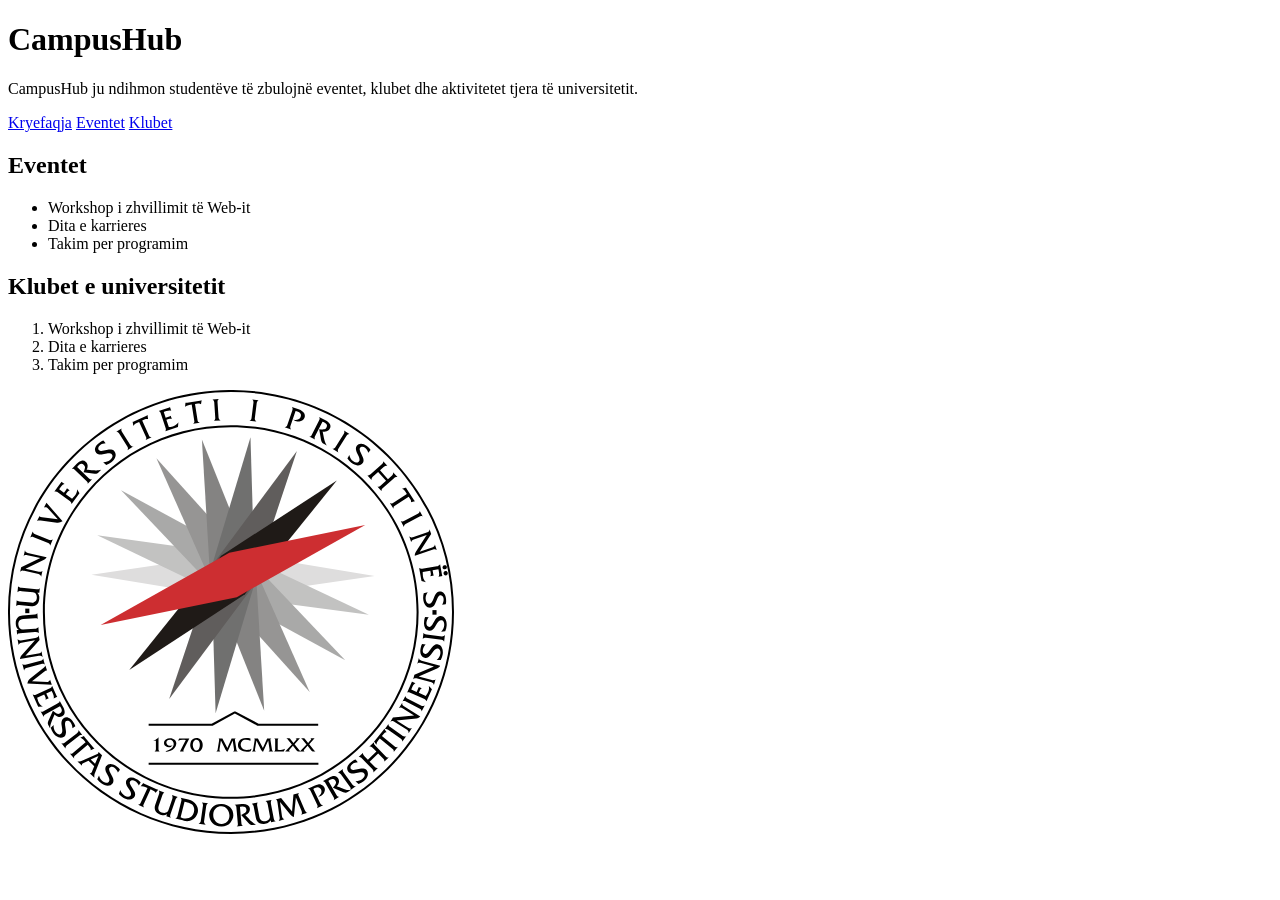
==== index.html @ a36bbdfc "Struktura fillestare html" ====
<!DOCTYPE html>
<html lang="sq">

<head>
    <meta charset="UTF-8">
    <meta name="viewport" content="width=device-width, initial-scale=1.0">
    <title>CampusHub</title>
</head>

<body>
    <header>
        <h1>CampusHub</h1>
        <p>CampusHub ju ndihmon studentëve të zbulojnë eventet, klubet dhe aktivitetet tjera të universitetit.</p>

        <nav>
            <a href="index.html">Kryefaqja</a>
            <a href="https://fiek.uni-pr.edu/">Eventet</a>
            <a href="klubet.html">Klubet</a>
        </nav>
    </header>

    <main>
        <section>
            <h2>Eventet</h2>

            <ul>
                <li>Workshop i zhvillimit të Web-it</li>
                <li>Dita e karrieres</li>
                <li>Takim per programim</li>
            </ul>
        </section>

        <section>
            <h2>Klubet e universitetit</h2>
            <ol>
                <li>Workshop i zhvillimit të Web-it</li>
                <li>Dita e karrieres</li>
                <li>Takim per programim</li>
            </ol>

            <img src="images/logo.svg" alt="logo">
        </section>
    </main>

</body>

</html>
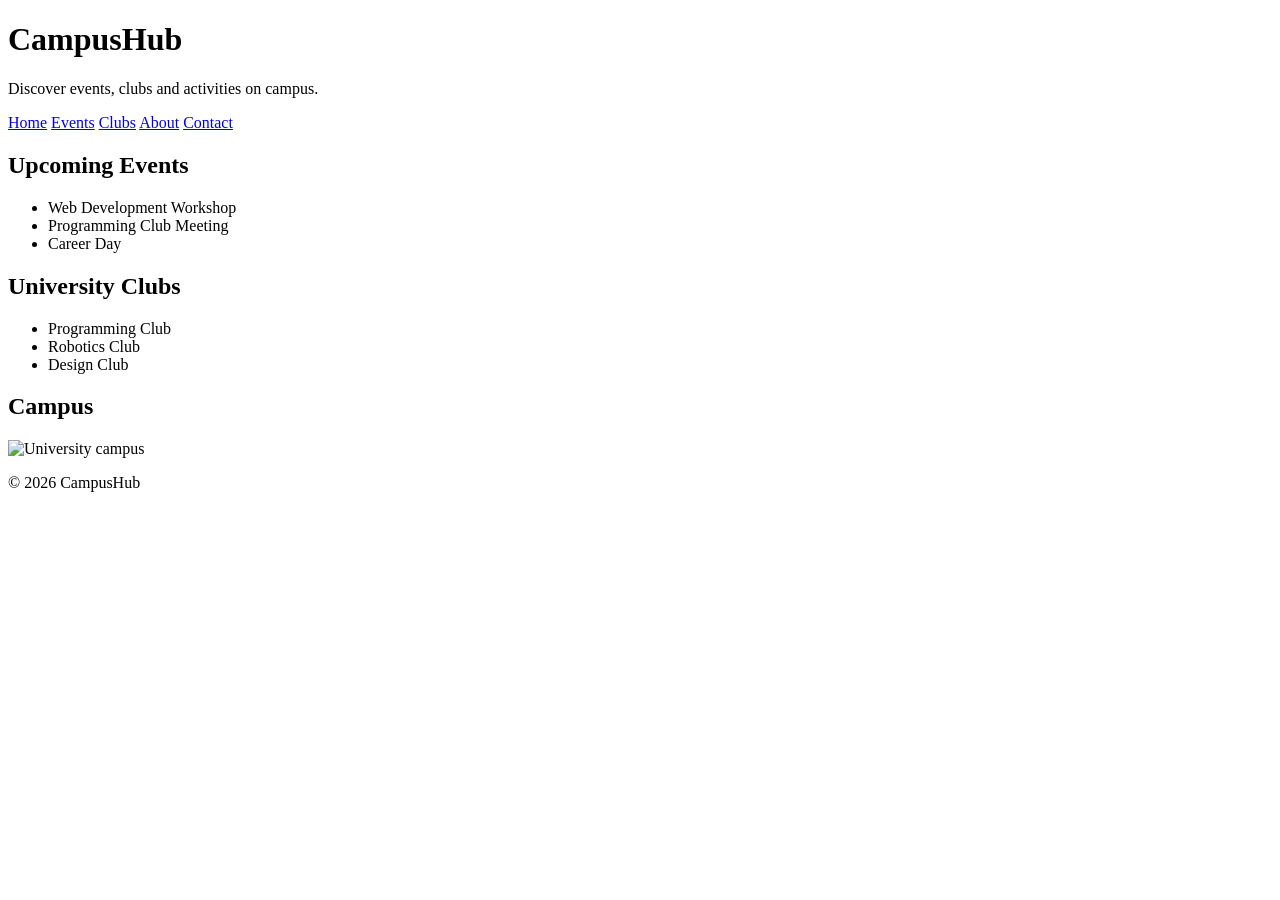
==== commit d76ed2f6: "full structure" ====
--- a/index.html
+++ b/index.html
@@ -4,44 +4,75 @@
 <head>
     <meta charset="UTF-8">
     <meta name="viewport" content="width=device-width, initial-scale=1.0">
+
     <title>CampusHub</title>
 </head>
 
 <body>
+
     <header>
+
         <h1>CampusHub</h1>
-        <p>CampusHub ju ndihmon studentëve të zbulojnë eventet, klubet dhe aktivitetet tjera të universitetit.</p>
+
+        <p>
+            Discover events, clubs and activities on campus.
+        </p>
 
         <nav>
-            <a href="index.html">Kryefaqja</a>
-            <a href="https://fiek.uni-pr.edu/">Eventet</a>
-            <a href="klubet.html">Klubet</a>
+            <a href="index.html">Home</a>
+            <a href="events.html">Events</a>
+            <a href="clubs.html">Clubs</a>
+            <a href="about.html">About</a>
+            <a href="contact.html">Contact</a>
         </nav>
+
     </header>
 
     <main>
+
         <section>
-            <h2>Eventet</h2>
+
+            <h2>Upcoming Events</h2>
 
             <ul>
-                <li>Workshop i zhvillimit të Web-it</li>
-                <li>Dita e karrieres</li>
-                <li>Takim per programim</li>
+                <li>Web Development Workshop</li>
+                <li>Programming Club Meeting</li>
+                <li>Career Day</li>
             </ul>
+
         </section>
 
         <section>
-            <h2>Klubet e universitetit</h2>
-            <ol>
-                <li>Workshop i zhvillimit të Web-it</li>
-                <li>Dita e karrieres</li>
-                <li>Takim per programim</li>
-            </ol>
 
-            <img src="images/logo.svg" alt="logo">
+            <h2>University Clubs</h2>
+
+            <ul>
+                <li>Programming Club</li>
+                <li>Robotics Club</li>
+                <li>Design Club</li>
+            </ul>
+
         </section>
+
+        <section>
+
+            <h2>Campus</h2>
+
+            <img
+                src="images/campus.jpg"
+                alt="University campus"
+            >
+
+        </section>
+
     </main>
+
+    <footer>
+
+        <p>&copy; 2026 CampusHub</p>
+
+    </footer>
 
 </body>
 
-</html>+</html>
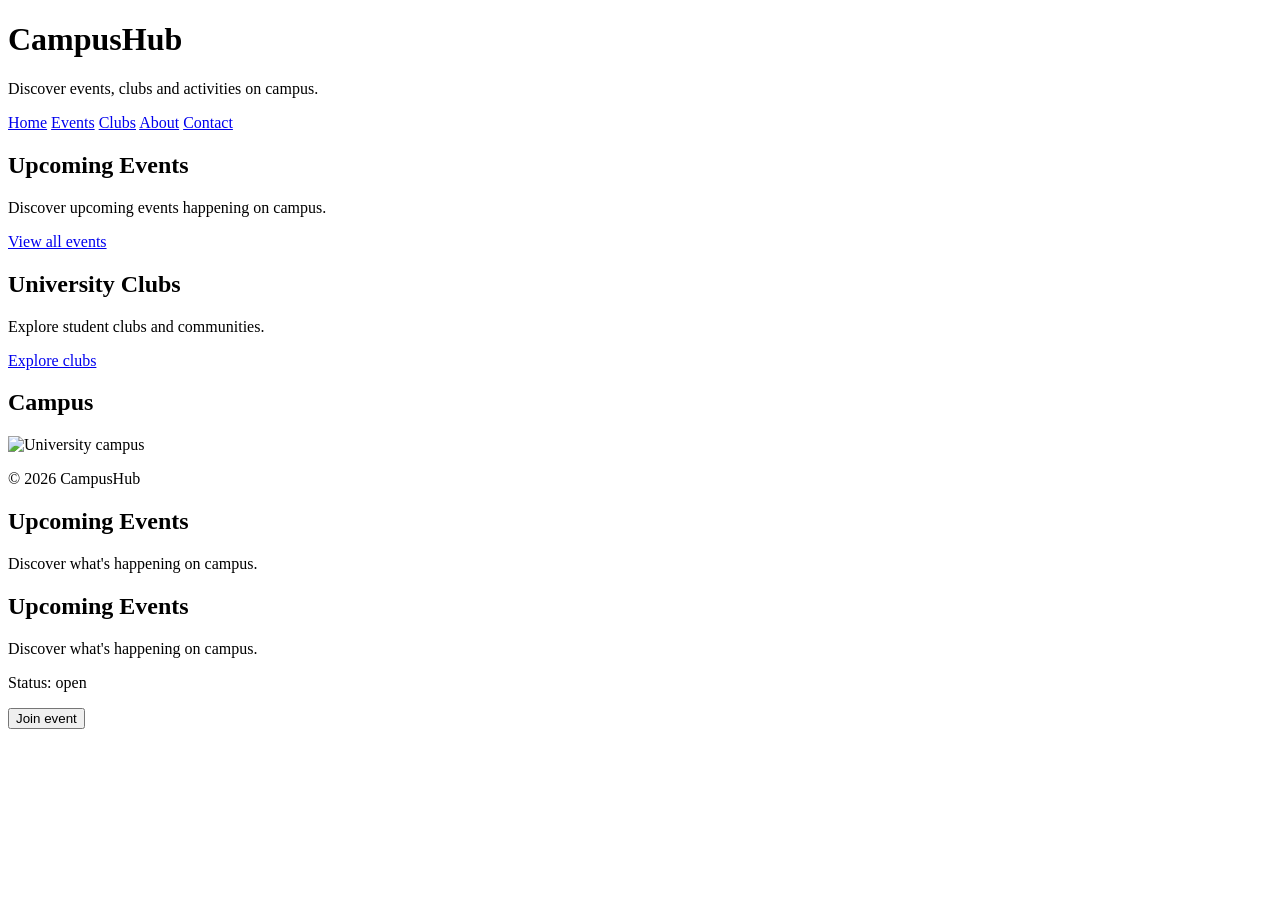
==== commit 3b0f60b1: "java 3- clubs & events pages" ====
--- a/index.html
+++ b/index.html
@@ -22,8 +22,8 @@
             <a href="index.html">Home</a>
             <a href="events.html">Events</a>
             <a href="clubs.html">Clubs</a>
-            <a href="about.html">About</a>
-            <a href="contact.html">Contact</a>
+            <a href="#">About</a>
+            <a href="#">Contact</a>
         </nav>
 
     </header>
@@ -34,11 +34,11 @@
 
             <h2>Upcoming Events</h2>
 
-            <ul>
-                <li>Web Development Workshop</li>
-                <li>Programming Club Meeting</li>
-                <li>Career Day</li>
-            </ul>
+            <p>
+                Discover upcoming events happening on campus.
+            </p>
+
+            <a href="events.html">View all events</a>
 
         </section>
 
@@ -46,11 +46,11 @@
 
             <h2>University Clubs</h2>
 
-            <ul>
-                <li>Programming Club</li>
-                <li>Robotics Club</li>
-                <li>Design Club</li>
-            </ul>
+            <p>
+                Explore student clubs and communities.
+            </p>
+
+            <a href="clubs.html">Explore clubs</a>
 
         </section>
 
@@ -73,6 +73,17 @@
 
     </footer>
 
+    <div>
+        <h2>Upcoming Events</h2>
+        <p>Discover what's happening on campus.</p>
+         <div>
+        <h2>Upcoming Events</h2>
+        <p>Discover what's happening on campus.</p>
+    </div>
+    </div>
+    <p>Status: <span>open</span></p>
+    <button>Join event</button>
+
 </body>
 
-</html>
+</html>
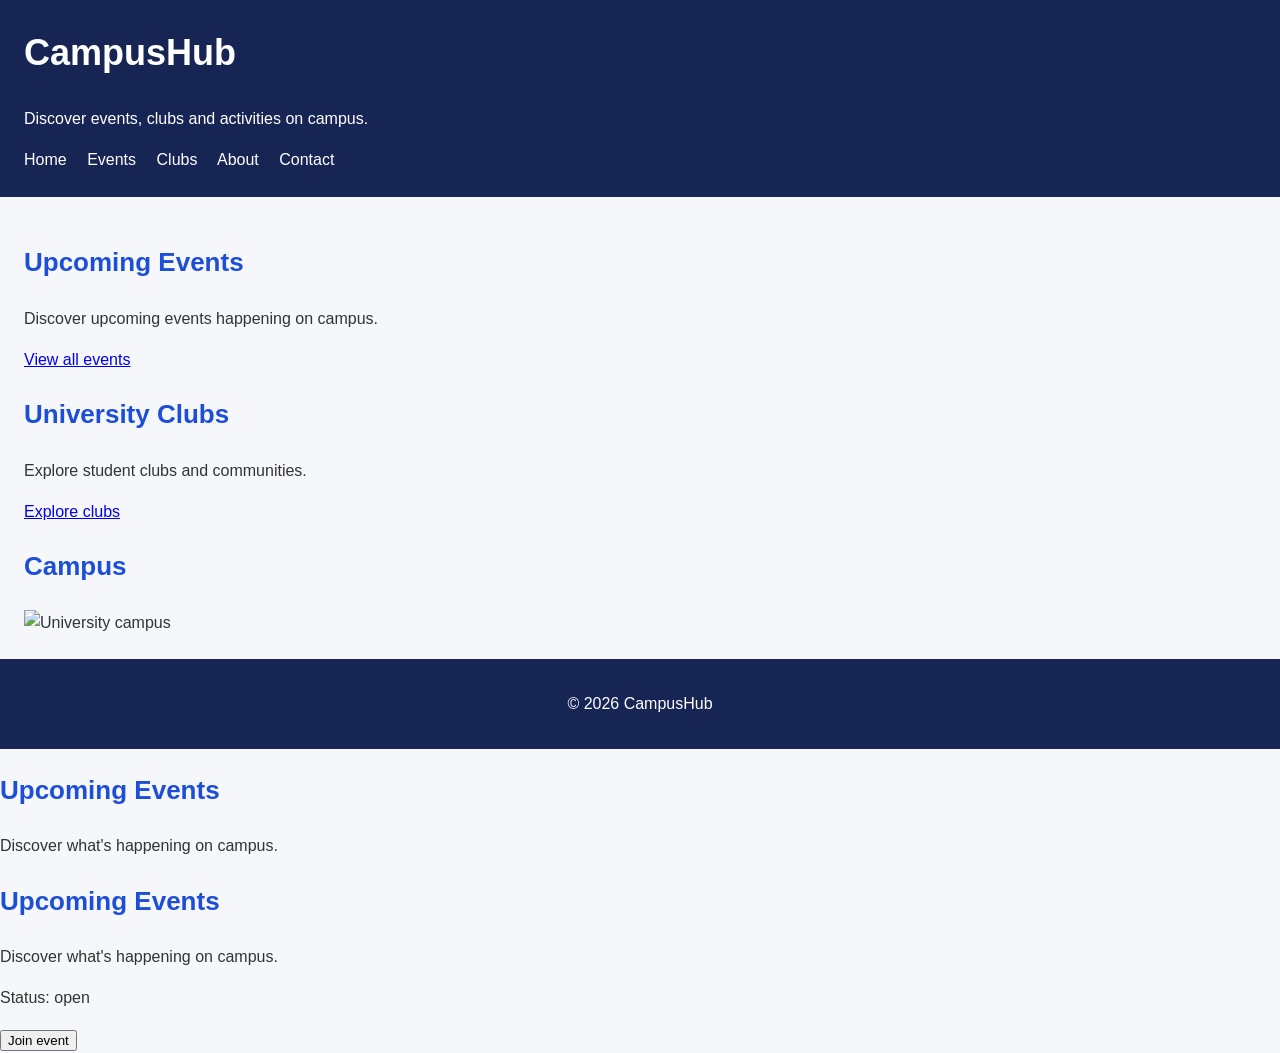
==== commit 2057cf45: "intro to css" ====
--- a/index.html
+++ b/index.html
@@ -6,6 +6,8 @@
     <meta name="viewport" content="width=device-width, initial-scale=1.0">
 
     <title>CampusHub</title>
+    <link rel="stylesheet" href="styles/styles.css">
+
 </head>
 
 <body>
@@ -23,7 +25,7 @@
             <a href="events.html">Events</a>
             <a href="clubs.html">Clubs</a>
             <a href="#">About</a>
-            <a href="#">Contact</a>
+            <a href="contact.html">Contact</a>
         </nav>
 
     </header>
--- a/styles/styles.css
+++ b/styles/styles.css
@@ -0,0 +1,63 @@
+/* General page styles */
+* {
+    box-sizing: border-box;
+}
+
+body {
+    font-family: Arial, sans-serif;
+    background-color: #f5f7fa;
+    color: #333333;
+    line-height: 1.6;
+    margin: 0;
+}
+
+/* Header */
+header {
+    background-color: #172554;
+    color: white;
+    padding: 24px;
+}
+
+header h1 {
+    font-size: 36px;
+    margin-top: 0;
+}
+
+/* Navigation */
+nav a {
+    color: white;
+    text-decoration: none;
+    margin-right: 16px;
+}
+
+/* Main content */
+main {
+    padding: 24px;
+}
+
+h2 {
+    color: #1d4ed8;
+    font-size: 26px;
+}
+
+/* Event and club cards */
+.event-card,
+.club-card {
+    background-color: white;
+    padding: 20px;
+    margin-bottom: 16px;
+    border: 1px solid #dddddd;
+}
+
+.event-card h3,
+.club-card h3 {
+    color: #172554;
+}
+
+/* Footer */
+footer {
+    background-color: #172554;
+    color: white;
+    padding: 16px;
+    text-align: center;
+}
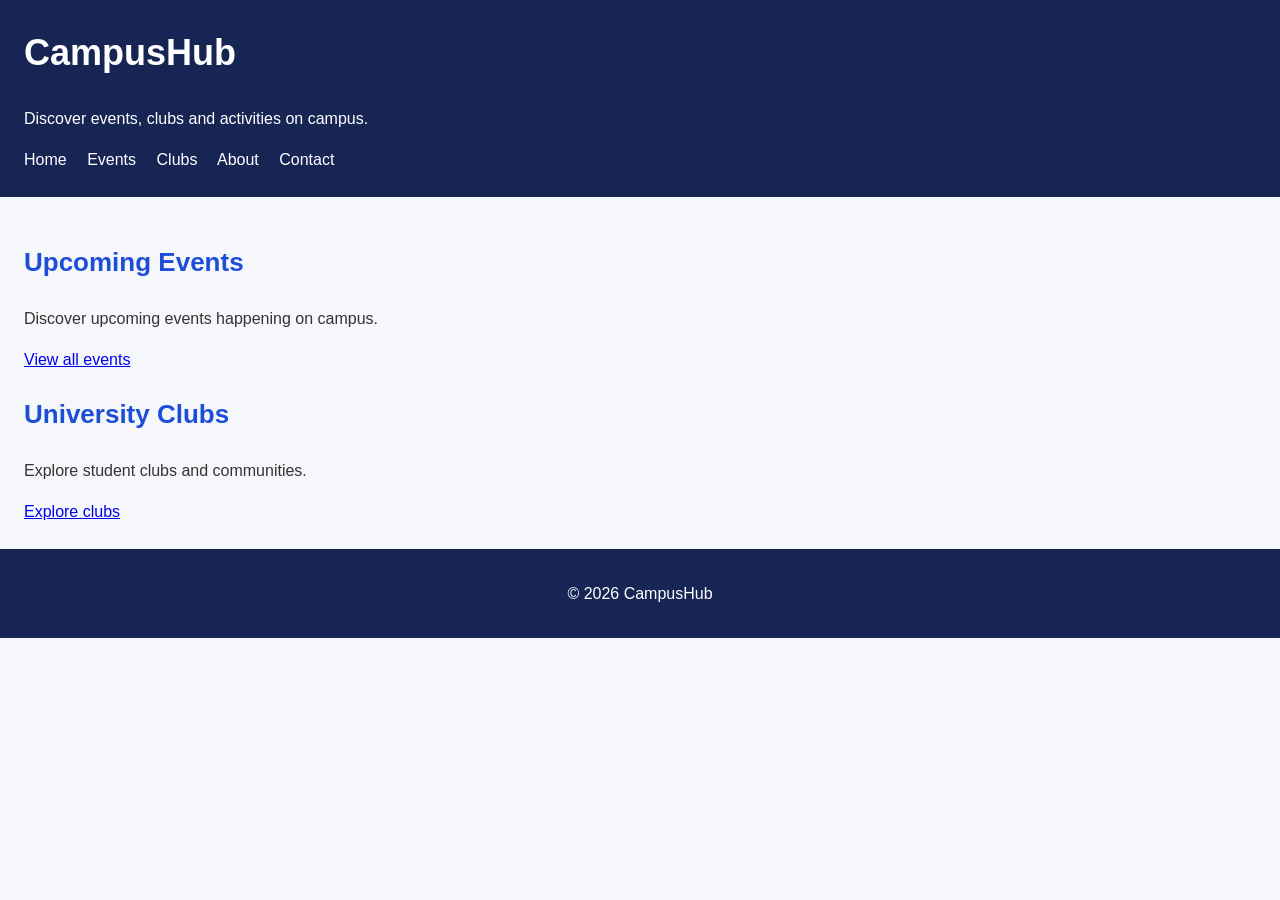
==== commit 1d113754: "html update" ====
--- a/index.html
+++ b/index.html
@@ -56,17 +56,6 @@
 
         </section>
 
-        <section>
-
-            <h2>Campus</h2>
-
-            <img
-                src="images/campus.jpg"
-                alt="University campus"
-            >
-
-        </section>
-
     </main>
 
     <footer>
@@ -75,17 +64,6 @@
 
     </footer>
 
-    <div>
-        <h2>Upcoming Events</h2>
-        <p>Discover what's happening on campus.</p>
-         <div>
-        <h2>Upcoming Events</h2>
-        <p>Discover what's happening on campus.</p>
-    </div>
-    </div>
-    <p>Status: <span>open</span></p>
-    <button>Join event</button>
-
 </body>
 
 </html>
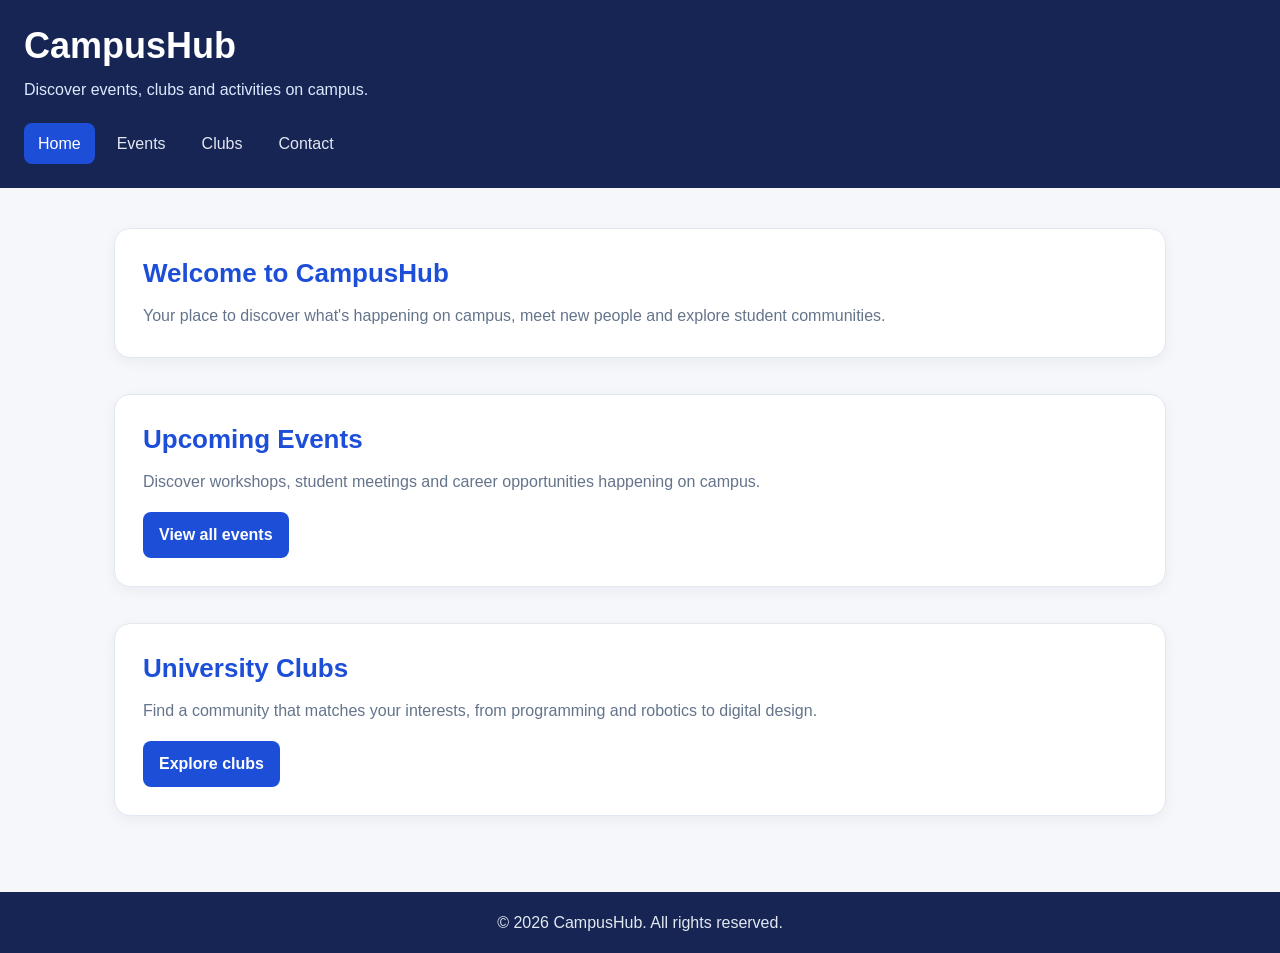
==== commit f9091db9: "java 6 -css II" ====
--- a/index.html
+++ b/index.html
@@ -1,69 +1,59 @@
+
 <!DOCTYPE html>
 <html lang="sq">
 
 <head>
     <meta charset="UTF-8">
     <meta name="viewport" content="width=device-width, initial-scale=1.0">
-
-    <title>CampusHub</title>
+    <meta name="description" content="Discover university events, clubs and activities on CampusHub.">
+    <title>Home - CampusHub</title>
     <link rel="stylesheet" href="styles/styles.css">
-
 </head>
 
 <body>
+    <header>
+        <h1>CampusHub</h1>
+        <p>Discover events, clubs and activities on campus.</p>
 
-    <header>
-
-        <h1>CampusHub</h1>
-
-        <p>
-            Discover events, clubs and activities on campus.
-        </p>
-
-        <nav>
-            <a href="index.html">Home</a>
+        <nav aria-label="Main navigation">
+            <a href="index.html" aria-current="page">Home</a>
             <a href="events.html">Events</a>
             <a href="clubs.html">Clubs</a>
-            <a href="#">About</a>
             <a href="contact.html">Contact</a>
         </nav>
-
     </header>
 
     <main>
-
-        <section>
-
-            <h2>Upcoming Events</h2>
-
+        <section class="page-intro">
+            <h2>Welcome to CampusHub</h2>
             <p>
-                Discover upcoming events happening on campus.
+                Your place to discover what's happening on campus,
+                meet new people and explore student communities.
             </p>
-
-            <a href="events.html">View all events</a>
-
         </section>
 
-        <section>
-
-            <h2>University Clubs</h2>
-
+        <section class="page-intro">
+            <h2>Upcoming Events</h2>
             <p>
-                Explore student clubs and communities.
+                Discover workshops, student meetings and career
+                opportunities happening on campus.
             </p>
-
-            <a href="clubs.html">Explore clubs</a>
-
+            <a class="button-link" href="events.html">View all events</a>
         </section>
 
+        <section class="page-intro">
+            <h2>University Clubs</h2>
+            <p>
+                Find a community that matches your interests,
+                from programming and robotics to digital design.
+            </p>
+            <a class="button-link" href="clubs.html">Explore clubs</a>
+        </section>
     </main>
 
     <footer>
-
-        <p>&copy; 2026 CampusHub</p>
-
+        <p>&copy; 2026 CampusHub. All rights reserved.</p>
     </footer>
-
 </body>
 
-</html>+</html>
--- a/styles/styles.css
+++ b/styles/styles.css
@@ -1,63 +1,487 @@
-/* General page styles */
-* {
+
+*,
+*::before,
+*::after {
     box-sizing: border-box;
 }
 
+html {
+    scroll-behavior: smooth;
+}
+
 body {
+    margin: 0;
+    min-height: 100vh;
+    display: flex;
+    flex-direction: column;
     font-family: Arial, sans-serif;
-    background-color: #f5f7fa;
-    color: #333333;
     line-height: 1.6;
+    color: #334155;
+    background-color: #f5f7fb;
+}
+
+img {
+    display: block;
+    max-width: 100%;
+}
+
+a {
+    color: #1d4ed8;
+}
+
+button,
+input,
+select,
+textarea {
+    font: inherit;
+}
+
+button {
+    cursor: pointer;
+}
+
+header {
+    position: relative;
+    z-index: 10;
+    padding: 24px;
+    color: white;
+    background-color: #172554;
+}
+
+header h1 {
     margin: 0;
-}
-
-/* Header */
-header {
-    background-color: #172554;
+    font-size: 36px;
+    line-height: 1.2;
+}
+
+header > p {
+    margin: 10px 0 20px;
+    color: #dbeafe;
+}
+
+header nav {
+    display: flex;
+    flex-wrap: wrap;
+    align-items: center;
+    gap: 8px;
+}
+
+header nav a {
+    display: inline-block;
+    padding: 8px 14px;
+    color: #e2e8f0;
+    text-decoration: none;
+    border-radius: 8px;
+    transition: background-color 0.2s ease, color 0.2s ease;
+}
+
+header nav a:hover,
+header nav a[aria-current="page"] {
     color: white;
-    padding: 24px;
-}
-
-header h1 {
-    font-size: 36px;
-    margin-top: 0;
-}
-
-/* Navigation */
-nav a {
-    color: white;
-    text-decoration: none;
-    margin-right: 16px;
-}
-
-/* Main content */
+    background-color: #1d4ed8;
+}
+
 main {
-    padding: 24px;
+    width: 100%;
+    max-width: 1100px;
+    margin: 0 auto;
+    padding: 40px 24px;
+    flex: 1;
+}
+
+section {
+    margin-bottom: 36px;
 }
 
 h2 {
+    margin: 0 0 18px;
     color: #1d4ed8;
     font-size: 26px;
-}
-
-/* Event and club cards */
+    line-height: 1.3;
+}
+
+h3 {
+    margin-top: 0;
+    color: #172554;
+    font-size: 20px;
+    line-height: 1.4;
+}
+
+p {
+    margin-top: 0;
+}
+
+section > p:last-child {
+    margin-bottom: 0;
+}
+
+main a {
+    font-weight: 600;
+    text-underline-offset: 4px;
+}
+
+main a:hover {
+    color: #1e40af;
+}
+
+button,
+.button-link {
+    display: inline-block;
+    padding: 10px 16px;
+    color: white;
+    background-color: #1d4ed8;
+    border: 0;
+    border-radius: 8px;
+    font-weight: 600;
+    text-align: center;
+    text-decoration: none;
+    transition: background-color 0.2s ease, transform 0.2s ease;
+}
+
+button:hover,
+.button-link:hover {
+    color: white;
+    background-color: #1e40af;
+    transform: translateY(-1px);
+}
+
+a:focus-visible,
+button:focus-visible,
+input:focus-visible,
+select:focus-visible,
+textarea:focus-visible {
+    outline: 3px solid #f59e0b;
+    outline-offset: 3px;
+}
+
+.page-intro {
+    padding: 28px;
+    background-color: white;
+    border: 1px solid #e2e8f0;
+    border-radius: 16px;
+    box-shadow: 0 4px 14px rgba(15, 23, 42, 0.05);
+    animation: fade-in 0.5s ease-out;
+}
+
+.page-intro h2 {
+    margin-bottom: 12px;
+}
+
+.page-intro p {
+    margin-bottom: 18px;
+    color: #64748b;
+}
+
+.events-list {
+    display: grid;
+    grid-template-columns: repeat(3, minmax(0, 1fr));
+    gap: 24px;
+}
+
 .event-card,
 .club-card {
+    min-width: 0;
+    margin: 0;
+    padding: 22px;
     background-color: white;
-    padding: 20px;
-    margin-bottom: 16px;
-    border: 1px solid #dddddd;
+    border: 1px solid #e2e8f0;
+    border-radius: 14px;
+    box-shadow: 0 4px 14px rgba(15, 23, 42, 0.05);
+    transition: transform 0.2s ease, box-shadow 0.2s ease;
+}
+
+.event-card:hover,
+.club-card:hover {
+    transform: translateY(-4px);
+    box-shadow: 0 10px 24px rgba(15, 23, 42, 0.1);
 }
 
 .event-card h3,
 .club-card h3 {
+    overflow-wrap: anywhere;
+}
+
+.event-card p,
+.club-card p {
+    color: #64748b;
+}
+
+.event-card button,
+.club-card button {
+    margin-top: 4px;
+}
+
+.event-card > p:last-of-type {
+    margin-bottom: 16px;
+}
+
+.event-badge {
+    display: inline-block;
+    margin-bottom: 12px;
+    padding: 5px 10px;
+    color: #1d4ed8;
+    background-color: #dbeafe;
+    border-radius: 999px;
+    font-size: 12px;
+    font-weight: 700;
+}
+
+.event-image {
+    width: 100%;
+    height: 180px;
+    margin-bottom: 18px;
+    object-fit: cover;
+    border-radius: 10px;
+}
+
+.club-card {
+    margin-bottom: 24px;
+}
+
+.club-card img {
+    width: 100%;
+    height: 220px;
+    margin: 12px 0 18px;
+    object-fit: cover;
+    border-radius: 10px;
+}
+
+.table-wrapper {
+    width: 100%;
+    overflow-x: auto;
+    background-color: white;
+    border: 1px solid #e2e8f0;
+    border-radius: 12px;
+}
+
+table {
+    width: 100%;
+    border-collapse: collapse;
+    text-align: left;
+}
+
+th,
+td {
+    padding: 14px 16px;
+    border-bottom: 1px solid #e2e8f0;
+    vertical-align: top;
+    overflow-wrap: anywhere;
+}
+
+th {
     color: #172554;
-}
-
-/* Footer */
+    background-color: #eaf0ff;
+    font-size: 14px;
+}
+
+tbody tr:last-child td {
+    border-bottom: none;
+}
+
+tbody tr:hover {
+    background-color: #f8fafc;
+}
+
+aside {
+    margin-top: 28px;
+    padding: 22px 24px;
+    background-color: #eaf0ff;
+    border-left: 4px solid #2563eb;
+    border-radius: 8px;
+}
+
+aside h2 {
+    margin-bottom: 10px;
+    font-size: 22px;
+}
+
+aside p {
+    margin-bottom: 0;
+}
+
+form {
+    display: grid;
+    gap: 20px;
+    width: 100%;
+    max-width: 650px;
+    margin-top: 24px;
+    padding: 28px;
+    background-color: white;
+    border: 1px solid #e2e8f0;
+    border-radius: 14px;
+    box-shadow: 0 4px 14px rgba(15, 23, 42, 0.05);
+}
+
+form > div {
+    display: flex;
+    flex-direction: column;
+    gap: 7px;
+    min-width: 0;
+}
+
+label {
+    color: #172554;
+    font-weight: 600;
+}
+
+input,
+select,
+textarea {
+    width: 100%;
+    min-width: 0;
+    padding: 11px 12px;
+    color: #334155;
+    background-color: white;
+    border: 1px solid #cbd5e1;
+    border-radius: 8px;
+}
+
+input::placeholder,
+textarea::placeholder {
+    color: #94a3b8;
+}
+
+input:focus,
+select:focus,
+textarea:focus {
+    border-color: #2563eb;
+}
+
+textarea {
+    resize: vertical;
+}
+
+form button {
+    justify-self: start;
+    min-width: 120px;
+}
+
 footer {
+    margin-top: auto;
+    padding: 18px 24px;
+    color: #e2e8f0;
     background-color: #172554;
-    color: white;
-    padding: 16px;
     text-align: center;
 }
+
+footer p {
+    margin: 0;
+}
+
+@keyframes fade-in {
+    from {
+        opacity: 0;
+        transform: translateY(8px);
+    }
+
+    to {
+        opacity: 1;
+        transform: translateY(0);
+    }
+}
+
+@media (prefers-reduced-motion: reduce) {
+    *,
+    *::before,
+    *::after {
+        scroll-behavior: auto;
+        animation: none;
+        transition: none;
+    }
+}
+
+@media (max-width: 800px) {
+    header {
+        padding: 22px 24px;
+    }
+
+    header h1 {
+        font-size: 32px;
+    }
+
+    main {
+        padding: 32px 24px;
+    }
+
+    h2 {
+        font-size: 24px;
+    }
+
+    .events-list {
+        grid-template-columns: repeat(2, minmax(0, 1fr));
+        gap: 18px;
+    }
+
+    .event-card,
+    .club-card {
+        padding: 18px;
+    }
+
+    th,
+    td {
+        padding: 12px;
+    }
+}
+
+@media (max-width: 520px) {
+    header {
+        padding: 20px 16px;
+    }
+
+    header h1 {
+        font-size: 28px;
+    }
+
+    header nav {
+        gap: 4px;
+    }
+
+    header nav a {
+        padding: 8px 10px;
+        font-size: 14px;
+    }
+
+    main {
+        padding: 24px 16px;
+    }
+
+    section {
+        margin-bottom: 28px;
+    }
+
+    h2 {
+        font-size: 22px;
+    }
+
+    .events-list {
+        grid-template-columns: 1fr;
+        gap: 16px;
+    }
+
+    .page-intro {
+        padding: 20px;
+    }
+
+    .event-card,
+    .club-card {
+        padding: 18px;
+    }
+
+    .event-image,
+    .club-card img {
+        height: 190px;
+    }
+
+    form {
+        padding: 20px;
+        gap: 18px;
+    }
+
+    table {
+        min-width: 560px;
+    }
+
+    footer {
+        padding: 16px;
+    }
+}
